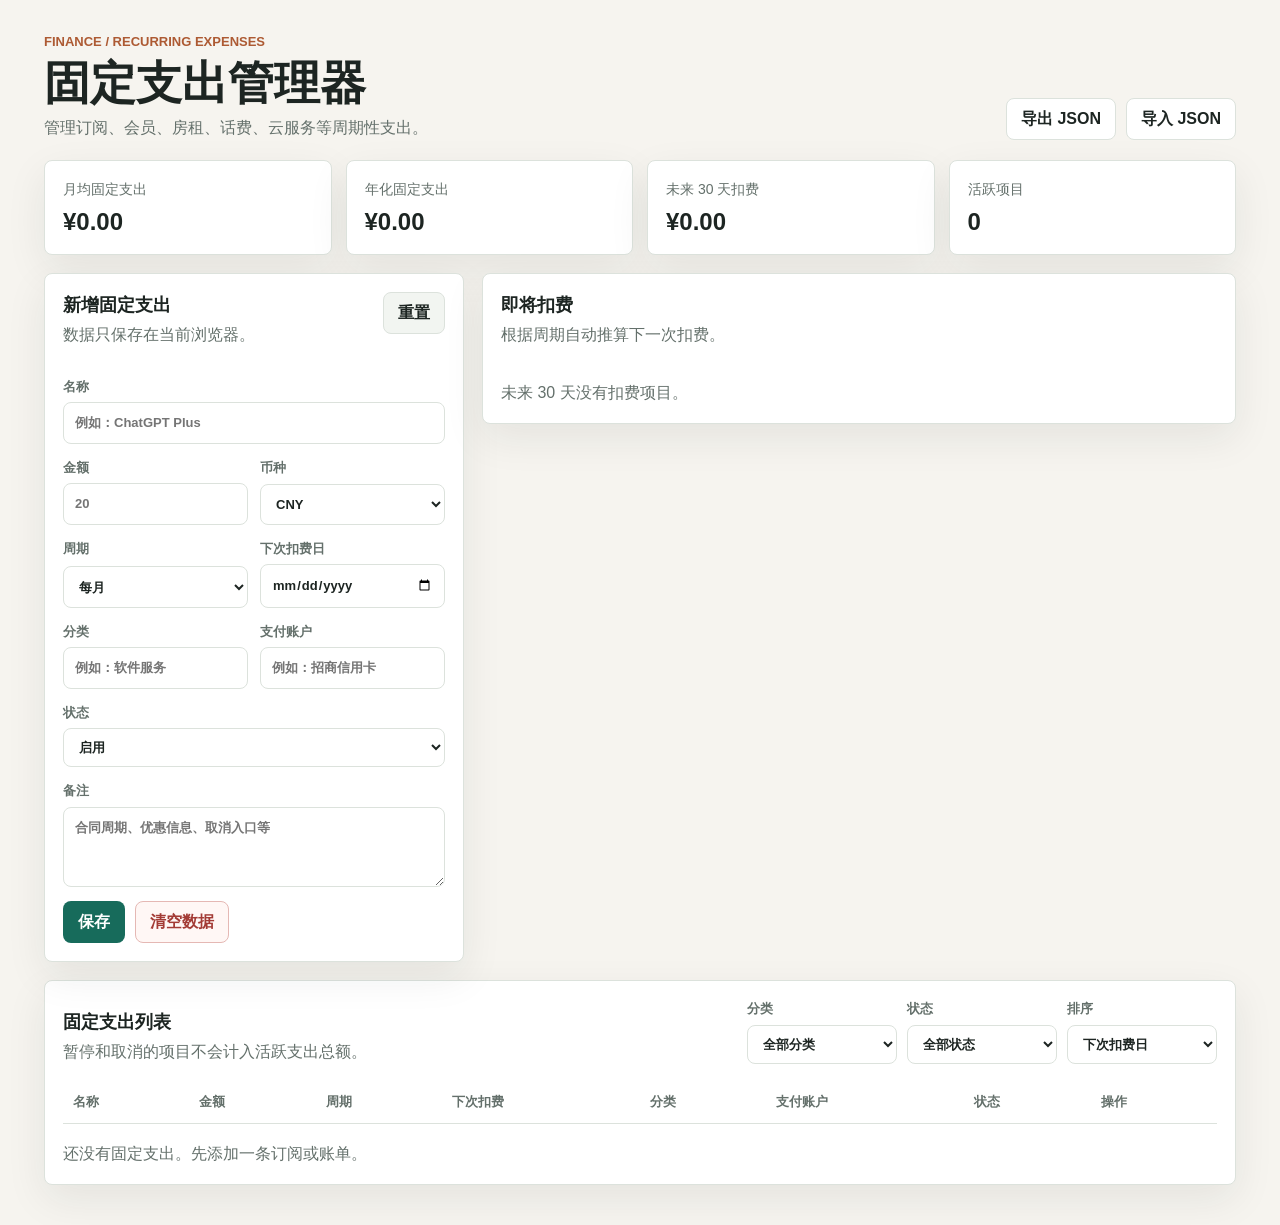
==== Finance/subscription-manager/index.html @ 83ef8675 "Add subscription manager tool" ====
<!doctype html>
<html lang="zh-CN">
  <head>
    <meta charset="utf-8">
    <meta name="viewport" content="width=device-width, initial-scale=1">
    <title>固定支出管理器</title>
    <link rel="stylesheet" href="styles.css">
  </head>
  <body>
    <header class="app-header">
      <div>
        <p class="eyebrow">Finance / Recurring Expenses</p>
        <h1>固定支出管理器</h1>
        <p class="subtitle">管理订阅、会员、房租、话费、云服务等周期性支出。</p>
      </div>
      <div class="header-actions">
        <button class="button secondary" id="exportJsonButton" type="button">导出 JSON</button>
        <button class="button secondary" id="importJsonButton" type="button">导入 JSON</button>
        <input class="visually-hidden" id="importJsonInput" type="file" accept="application/json,.json">
      </div>
    </header>

    <main class="app-shell">
      <section class="summary-grid" aria-label="支出总览">
        <article class="summary-card">
          <span>月均固定支出</span>
          <strong id="monthlyTotal">¥0.00</strong>
        </article>
        <article class="summary-card">
          <span>年化固定支出</span>
          <strong id="annualTotal">¥0.00</strong>
        </article>
        <article class="summary-card">
          <span>未来 30 天扣费</span>
          <strong id="next30Total">¥0.00</strong>
        </article>
        <article class="summary-card">
          <span>活跃项目</span>
          <strong id="activeCount">0</strong>
        </article>
      </section>

      <section class="workspace-grid">
        <form class="panel form-panel" id="expenseForm">
          <div class="panel-heading">
            <div>
              <h2 id="formTitle">新增固定支出</h2>
              <p>数据只保存在当前浏览器。</p>
            </div>
            <button class="button subtle" id="resetFormButton" type="button">重置</button>
          </div>

          <input id="recordId" type="hidden">

          <label>
            名称
            <input id="nameInput" type="text" placeholder="例如：ChatGPT Plus" required>
          </label>

          <div class="form-row">
            <label>
              金额
              <input id="amountInput" type="number" min="0" step="0.01" placeholder="20" required>
            </label>
            <label>
              币种
              <select id="currencyInput">
                <option value="CNY">CNY</option>
                <option value="USD">USD</option>
                <option value="HKD">HKD</option>
                <option value="EUR">EUR</option>
                <option value="JPY">JPY</option>
              </select>
            </label>
          </div>

          <div class="form-row">
            <label>
              周期
              <select id="cycleInput">
                <option value="monthly">每月</option>
                <option value="yearly">每年</option>
                <option value="quarterly">每季度</option>
                <option value="weekly">每周</option>
              </select>
            </label>
            <label>
              下次扣费日
              <input id="nextChargeDateInput" type="date" required>
            </label>
          </div>

          <div class="form-row">
            <label>
              分类
              <input id="categoryInput" type="text" list="categorySuggestions" placeholder="例如：软件服务">
              <datalist id="categorySuggestions">
                <option value="软件服务"></option>
                <option value="会员订阅"></option>
                <option value="住房"></option>
                <option value="通信"></option>
                <option value="学习"></option>
                <option value="娱乐"></option>
              </datalist>
            </label>
            <label>
              支付账户
              <input id="paymentAccountInput" type="text" placeholder="例如：招商信用卡">
            </label>
          </div>

          <label>
            状态
            <select id="statusInput">
              <option value="active">启用</option>
              <option value="paused">暂停</option>
              <option value="canceled">取消</option>
            </select>
          </label>

          <label>
            备注
            <textarea id="notesInput" rows="3" placeholder="合同周期、优惠信息、取消入口等"></textarea>
          </label>

          <div class="form-actions">
            <button class="button primary" type="submit">保存</button>
            <button class="button danger" id="clearAllButton" type="button">清空数据</button>
          </div>
        </form>

        <section class="panel upcoming-panel">
          <div class="panel-heading">
            <div>
              <h2>即将扣费</h2>
              <p>根据周期自动推算下一次扣费。</p>
            </div>
          </div>
          <div class="upcoming-list" id="upcomingList"></div>
        </section>
      </section>

      <section class="panel table-panel">
        <div class="panel-heading table-heading">
          <div>
            <h2>固定支出列表</h2>
            <p>暂停和取消的项目不会计入活跃支出总额。</p>
          </div>
          <div class="filters">
            <label>
              分类
              <select id="categoryFilter">
                <option value="all">全部分类</option>
              </select>
            </label>
            <label>
              状态
              <select id="statusFilter">
                <option value="all">全部状态</option>
                <option value="active">启用</option>
                <option value="paused">暂停</option>
                <option value="canceled">取消</option>
              </select>
            </label>
            <label>
              排序
              <select id="sortSelect">
                <option value="nextChargeDate">下次扣费日</option>
                <option value="amountDesc">金额从高到低</option>
                <option value="name">名称</option>
                <option value="category">分类</option>
              </select>
            </label>
          </div>
        </div>

        <div class="table-wrap">
          <table>
            <thead>
              <tr>
                <th>名称</th>
                <th>金额</th>
                <th>周期</th>
                <th>下次扣费</th>
                <th>分类</th>
                <th>支付账户</th>
                <th>状态</th>
                <th>操作</th>
              </tr>
            </thead>
            <tbody id="expenseTableBody"></tbody>
          </table>
        </div>
        <p class="empty-state" id="emptyState">还没有固定支出。先添加一条订阅或账单。</p>
      </section>
    </main>

    <script src="app.js"></script>
  </body>
</html>
---- Finance/subscription-manager/styles.css ----
:root {
  color-scheme: light;
  --bg: #f6f4ef;
  --surface: #ffffff;
  --surface-muted: #f2f5f1;
  --text: #1d2522;
  --muted: #64706b;
  --border: #dce2dc;
  --primary: #176b5b;
  --primary-strong: #0d4f43;
  --accent: #ad5a33;
  --danger: #a33b35;
  --shadow: 0 14px 40px rgba(29, 37, 34, 0.08);
}

* {
  box-sizing: border-box;
}

body {
  margin: 0;
  background: var(--bg);
  color: var(--text);
  font-family: -apple-system, BlinkMacSystemFont, "Segoe UI", sans-serif;
  line-height: 1.5;
}

button,
input,
select,
textarea {
  font: inherit;
}

.app-header {
  display: flex;
  justify-content: space-between;
  gap: 24px;
  align-items: flex-end;
  max-width: 1240px;
  margin: 0 auto;
  padding: 32px 24px 20px;
}

.eyebrow {
  margin: 0 0 6px;
  color: var(--accent);
  font-size: 13px;
  font-weight: 700;
  letter-spacing: 0;
  text-transform: uppercase;
}

h1,
h2,
p {
  margin-top: 0;
}

h1 {
  margin-bottom: 8px;
  font-size: clamp(30px, 4vw, 46px);
  line-height: 1.1;
  letter-spacing: 0;
}

h2 {
  margin-bottom: 4px;
  font-size: 18px;
}

.subtitle,
.panel-heading p {
  margin-bottom: 0;
  color: var(--muted);
}

.header-actions,
.form-actions,
.filters {
  display: flex;
  flex-wrap: wrap;
  gap: 10px;
}

.button {
  min-height: 40px;
  border: 1px solid transparent;
  border-radius: 8px;
  padding: 8px 14px;
  cursor: pointer;
  font-weight: 700;
}

.button.primary {
  background: var(--primary);
  color: #ffffff;
}

.button.primary:hover {
  background: var(--primary-strong);
}

.button.secondary {
  background: var(--surface);
  border-color: var(--border);
  color: var(--text);
}

.button.subtle {
  background: var(--surface-muted);
  border-color: var(--border);
  color: var(--text);
}

.button.danger {
  background: #fff7f5;
  border-color: #e5b8b4;
  color: var(--danger);
}

.button.table-action {
  min-height: 32px;
  padding: 5px 9px;
  font-size: 13px;
}

.app-shell {
  max-width: 1240px;
  margin: 0 auto;
  padding: 0 24px 40px;
}

.summary-grid {
  display: grid;
  grid-template-columns: repeat(4, minmax(0, 1fr));
  gap: 14px;
  margin-bottom: 18px;
}

.summary-card,
.panel {
  background: var(--surface);
  border: 1px solid var(--border);
  border-radius: 8px;
  box-shadow: var(--shadow);
}

.summary-card {
  padding: 18px;
}

.summary-card span {
  display: block;
  color: var(--muted);
  font-size: 14px;
}

.summary-card strong {
  display: block;
  margin-top: 8px;
  font-size: 24px;
  line-height: 1.15;
  overflow-wrap: anywhere;
}

.workspace-grid {
  display: grid;
  grid-template-columns: minmax(320px, 420px) minmax(0, 1fr);
  gap: 18px;
  margin-bottom: 18px;
  align-items: start;
}

.panel {
  padding: 18px;
}

.panel-heading {
  display: flex;
  justify-content: space-between;
  gap: 16px;
  align-items: flex-start;
  margin-bottom: 16px;
}

.form-panel {
  display: grid;
  gap: 14px;
}

.form-row {
  display: grid;
  grid-template-columns: minmax(0, 1fr) minmax(0, 1fr);
  gap: 12px;
}

label {
  display: grid;
  gap: 6px;
  color: var(--muted);
  font-size: 13px;
  font-weight: 700;
}

input,
select,
textarea {
  width: 100%;
  border: 1px solid var(--border);
  border-radius: 8px;
  background: #ffffff;
  color: var(--text);
  padding: 10px 11px;
  outline: none;
}

input:focus,
select:focus,
textarea:focus {
  border-color: var(--primary);
  box-shadow: 0 0 0 3px rgba(23, 107, 91, 0.12);
}

textarea {
  resize: vertical;
}

.upcoming-list {
  display: grid;
  gap: 10px;
}

.upcoming-item {
  display: grid;
  grid-template-columns: minmax(0, 1fr) auto;
  gap: 12px;
  align-items: center;
  border: 1px solid var(--border);
  border-radius: 8px;
  padding: 12px;
  background: var(--surface-muted);
}

.upcoming-item.soon {
  border-color: #d7915f;
  background: #fff7ed;
}

.upcoming-item strong,
.upcoming-item span {
  display: block;
}

.upcoming-item span {
  color: var(--muted);
  font-size: 13px;
}

.upcoming-amount {
  text-align: right;
  font-weight: 800;
}

.table-panel {
  overflow: hidden;
}

.table-heading {
  align-items: flex-end;
}

.filters label {
  min-width: 150px;
}

.table-wrap {
  width: 100%;
  overflow-x: auto;
}

table {
  width: 100%;
  min-width: 920px;
  border-collapse: collapse;
}

th,
td {
  border-bottom: 1px solid var(--border);
  padding: 12px 10px;
  text-align: left;
  vertical-align: top;
}

th {
  color: var(--muted);
  font-size: 13px;
  font-weight: 800;
}

td {
  font-size: 14px;
}

.muted-note {
  margin-top: 3px;
  color: var(--muted);
  font-size: 12px;
}

.status-badge {
  display: inline-flex;
  min-width: 52px;
  justify-content: center;
  border-radius: 999px;
  padding: 3px 8px;
  font-size: 12px;
  font-weight: 800;
}

.status-active {
  background: #e8f4ef;
  color: #176b5b;
}

.status-paused {
  background: #fff2d9;
  color: #8a5a0d;
}

.status-canceled {
  background: #f0f0f0;
  color: #5d6662;
}

.actions-cell {
  display: flex;
  gap: 8px;
}

.empty-state {
  display: none;
  margin: 18px 0 0;
  color: var(--muted);
}

.empty-state.visible {
  display: block;
}

.visually-hidden {
  position: absolute;
  width: 1px;
  height: 1px;
  padding: 0;
  margin: -1px;
  overflow: hidden;
  clip: rect(0, 0, 0, 0);
  white-space: nowrap;
  border: 0;
}

@media (max-width: 900px) {
  .app-header,
  .workspace-grid,
  .table-heading {
    display: grid;
  }

  .summary-grid {
    grid-template-columns: repeat(2, minmax(0, 1fr));
  }

  .workspace-grid {
    grid-template-columns: 1fr;
  }
}

@media (max-width: 620px) {
  .app-header,
  .app-shell {
    padding-left: 14px;
    padding-right: 14px;
  }

  .summary-grid,
  .form-row {
    grid-template-columns: 1fr;
  }

  .summary-card strong {
    font-size: 22px;
  }

  .panel-heading {
    display: grid;
  }
}
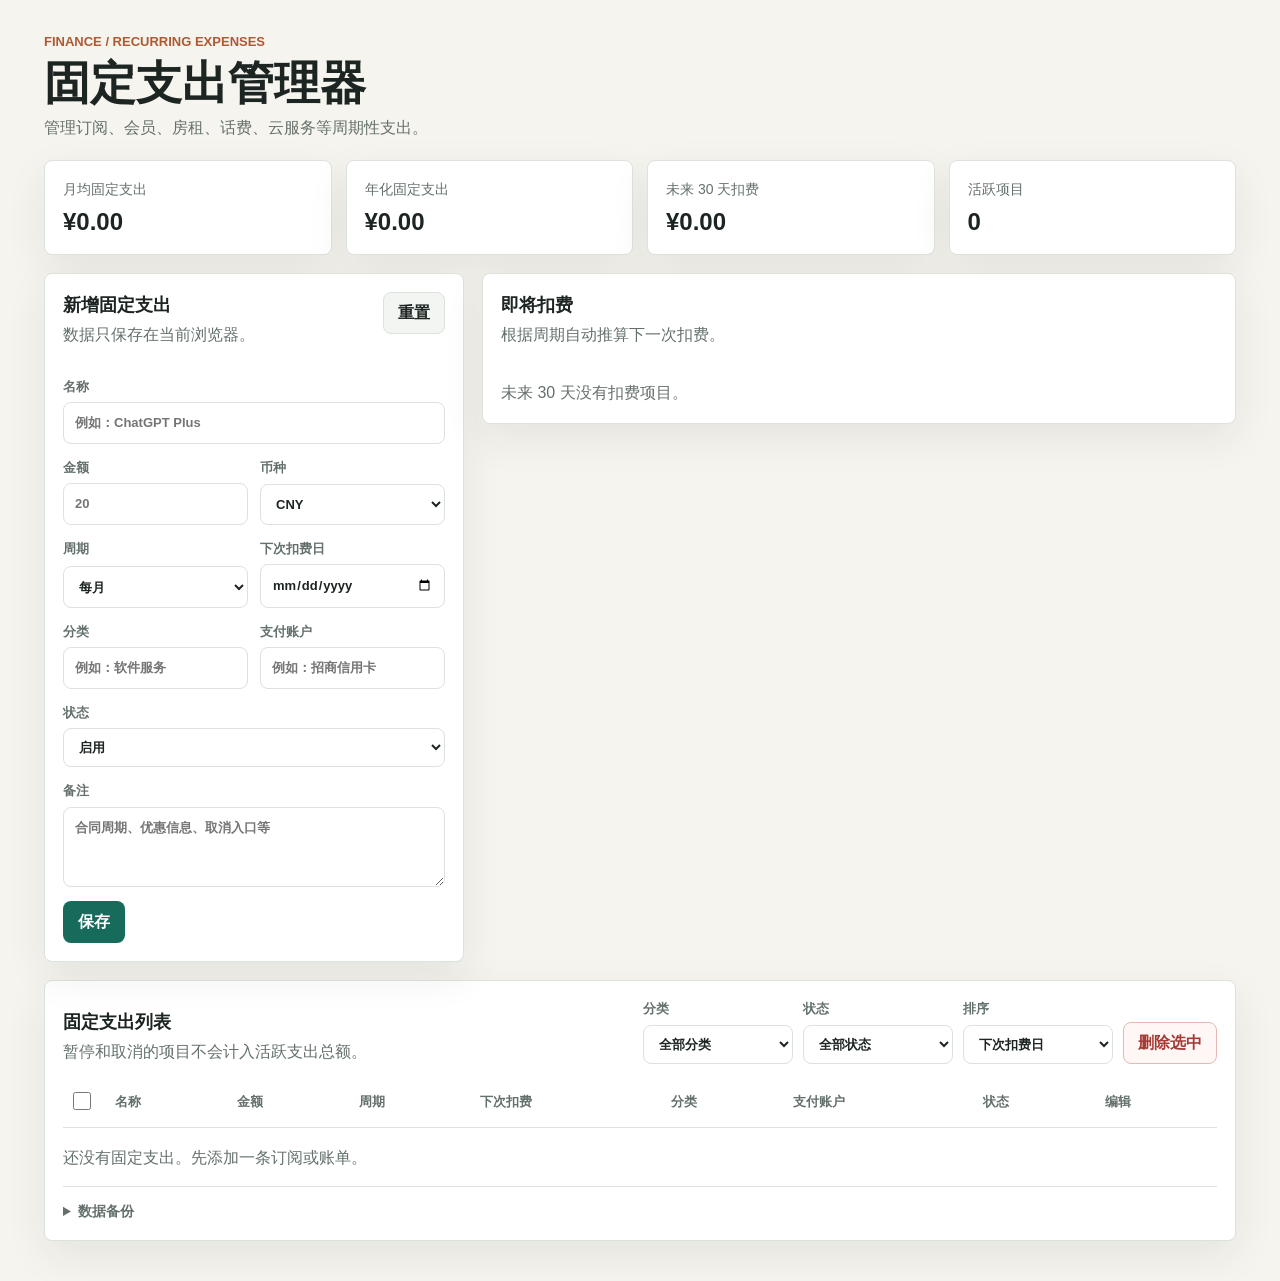
==== commit 5be90000: "Simplify subscription manager controls" ====
--- a/Finance/subscription-manager/index.html
+++ b/Finance/subscription-manager/index.html
@@ -13,11 +13,6 @@
         <h1>固定支出管理器</h1>
         <p class="subtitle">管理订阅、会员、房租、话费、云服务等周期性支出。</p>
       </div>
-      <div class="header-actions">
-        <button class="button secondary" id="exportJsonButton" type="button">导出 JSON</button>
-        <button class="button secondary" id="importJsonButton" type="button">导入 JSON</button>
-        <input class="visually-hidden" id="importJsonInput" type="file" accept="application/json,.json">
-      </div>
     </header>
 
     <main class="app-shell">
@@ -78,10 +73,11 @@
             <label>
               周期
               <select id="cycleInput">
+                <option value="weekly">每周</option>
                 <option value="monthly">每月</option>
+                <option value="quarterly">每季度</option>
+                <option value="semiannual">每半年</option>
                 <option value="yearly">每年</option>
-                <option value="quarterly">每季度</option>
-                <option value="weekly">每周</option>
               </select>
             </label>
             <label>
@@ -125,7 +121,6 @@
 
           <div class="form-actions">
             <button class="button primary" type="submit">保存</button>
-            <button class="button danger" id="clearAllButton" type="button">清空数据</button>
           </div>
         </form>
 
@@ -171,6 +166,7 @@
                 <option value="category">分类</option>
               </select>
             </label>
+            <button class="button danger" id="deleteSelectedButton" type="button" disabled>删除选中</button>
           </div>
         </div>
 
@@ -178,6 +174,9 @@
           <table>
             <thead>
               <tr>
+                <th class="selection-cell">
+                  <input id="selectAllCheckbox" type="checkbox" aria-label="选择当前列表中的全部项目">
+                </th>
                 <th>名称</th>
                 <th>金额</th>
                 <th>周期</th>
@@ -185,17 +184,27 @@
                 <th>分类</th>
                 <th>支付账户</th>
                 <th>状态</th>
-                <th>操作</th>
+                <th>编辑</th>
               </tr>
             </thead>
             <tbody id="expenseTableBody"></tbody>
           </table>
         </div>
         <p class="empty-state" id="emptyState">还没有固定支出。先添加一条订阅或账单。</p>
+
+        <details class="backup-panel">
+          <summary>数据备份</summary>
+          <div class="backup-actions">
+            <button class="button secondary" id="exportJsonButton" type="button">导出 JSON</button>
+            <button class="button secondary" id="importJsonButton" type="button">导入 JSON</button>
+            <button class="button danger" id="clearAllButton" type="button">清空全部数据</button>
+            <input class="visually-hidden" id="importJsonInput" type="file" accept="application/json,.json">
+          </div>
+          <p>数据会自动保存在当前浏览器。JSON 只用于备份或迁移。</p>
+        </details>
       </section>
     </main>
 
     <script src="app.js"></script>
   </body>
 </html>
-
--- a/Finance/subscription-manager/styles.css
+++ b/Finance/subscription-manager/styles.css
@@ -75,9 +75,9 @@
   color: var(--muted);
 }
 
-.header-actions,
 .form-actions,
-.filters {
+.filters,
+.backup-actions {
   display: flex;
   flex-wrap: wrap;
   gap: 10px;
@@ -274,6 +274,10 @@
   min-width: 150px;
 }
 
+.filters .button {
+  align-self: end;
+}
+
 .table-wrap {
   width: 100%;
   overflow-x: auto;
@@ -281,7 +285,7 @@
 
 table {
   width: 100%;
-  min-width: 920px;
+  min-width: 960px;
   border-collapse: collapse;
 }
 
@@ -337,6 +341,39 @@
 .actions-cell {
   display: flex;
   gap: 8px;
+}
+
+.selection-cell {
+  width: 42px;
+}
+
+.selection-cell input {
+  width: 18px;
+  height: 18px;
+  margin: 0;
+}
+
+.backup-panel {
+  margin-top: 16px;
+  border-top: 1px solid var(--border);
+  padding-top: 14px;
+}
+
+.backup-panel summary {
+  cursor: pointer;
+  color: var(--muted);
+  font-size: 14px;
+  font-weight: 800;
+}
+
+.backup-actions {
+  margin-top: 12px;
+}
+
+.backup-panel p {
+  margin: 10px 0 0;
+  color: var(--muted);
+  font-size: 13px;
 }
 
 .empty-state {
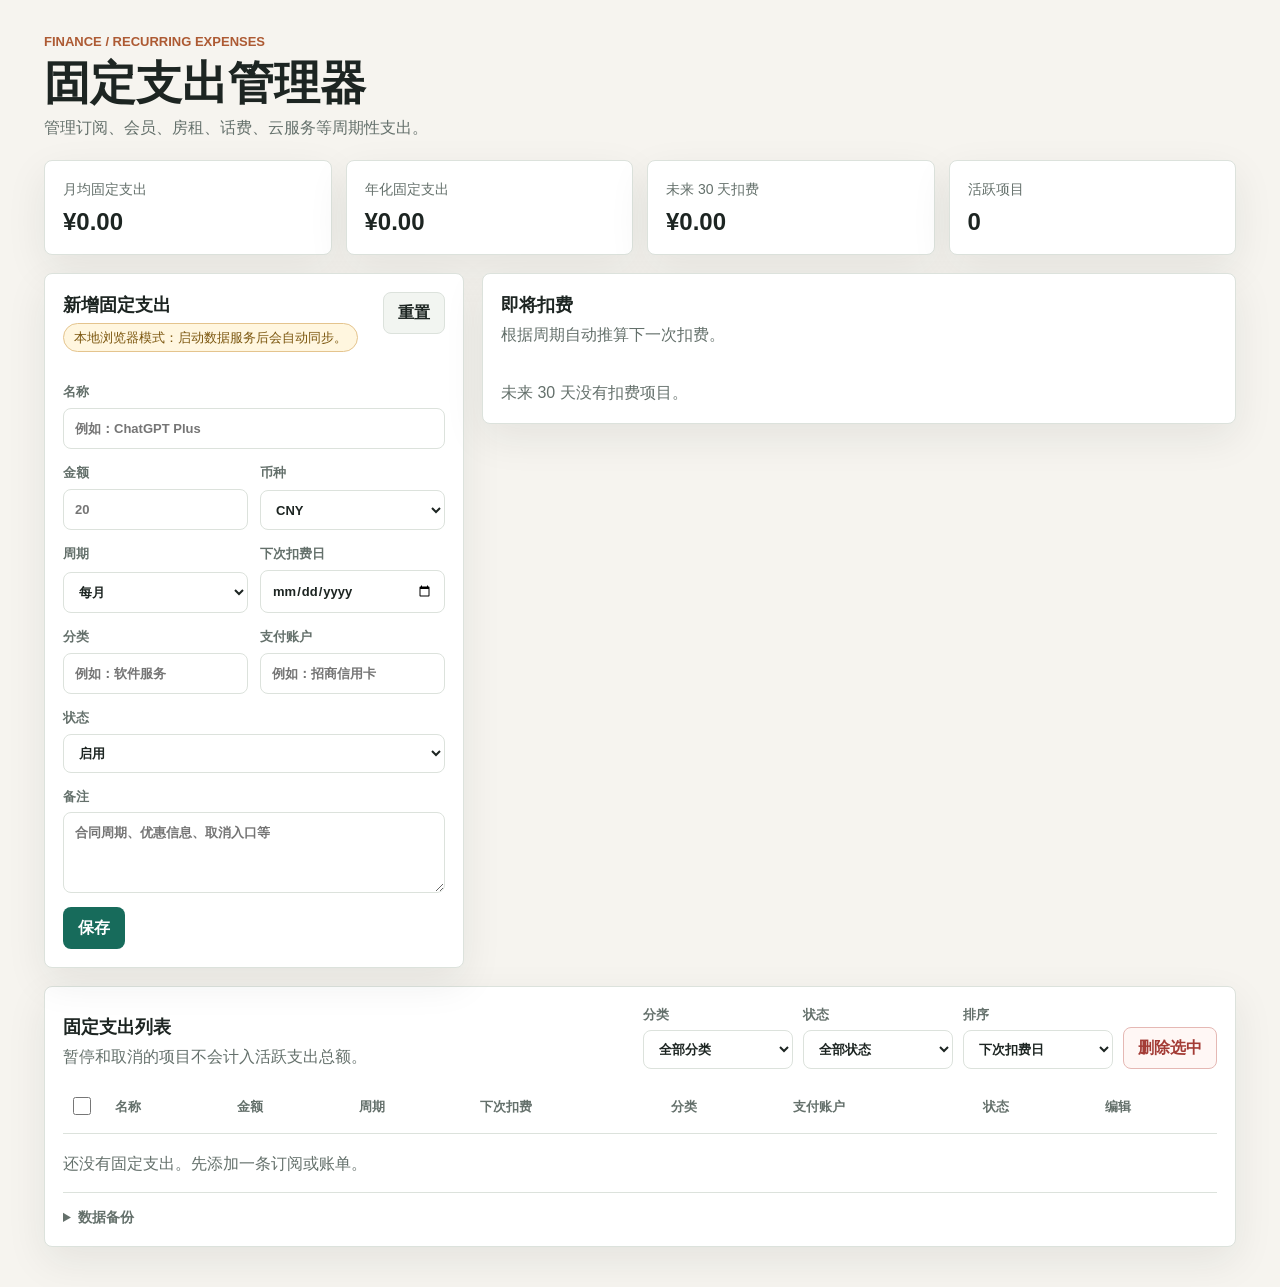
==== commit 83ed73df: "Add subscription manager data service" ====
--- a/Finance/subscription-manager/index.html
+++ b/Finance/subscription-manager/index.html
@@ -40,7 +40,7 @@
           <div class="panel-heading">
             <div>
               <h2 id="formTitle">新增固定支出</h2>
-              <p>数据只保存在当前浏览器。</p>
+              <p id="syncStatus">正在检查数据服务...</p>
             </div>
             <button class="button subtle" id="resetFormButton" type="button">重置</button>
           </div>
@@ -200,7 +200,7 @@
             <button class="button danger" id="clearAllButton" type="button">清空全部数据</button>
             <input class="visually-hidden" id="importJsonInput" type="file" accept="application/json,.json">
           </div>
-          <p>数据会自动保存在当前浏览器。JSON 只用于备份或迁移。</p>
+          <p>连接数据服务时会自动同步到后台；服务不可用时会保存在当前浏览器。JSON 只用于备份或迁移。</p>
         </details>
       </section>
     </main>
--- a/Finance/subscription-manager/styles.css
+++ b/Finance/subscription-manager/styles.css
@@ -75,6 +75,27 @@
   color: var(--muted);
 }
 
+#syncStatus {
+  display: inline-flex;
+  border: 1px solid var(--border);
+  border-radius: 999px;
+  padding: 4px 10px;
+  background: var(--surface-muted);
+  font-size: 13px;
+}
+
+#syncStatus[data-mode="synced"] {
+  border-color: #b9d8cc;
+  background: #e8f4ef;
+  color: var(--primary);
+}
+
+#syncStatus[data-mode="local"] {
+  border-color: #e4c48e;
+  background: #fff6df;
+  color: #7b560e;
+}
+
 .form-actions,
 .filters,
 .backup-actions {
